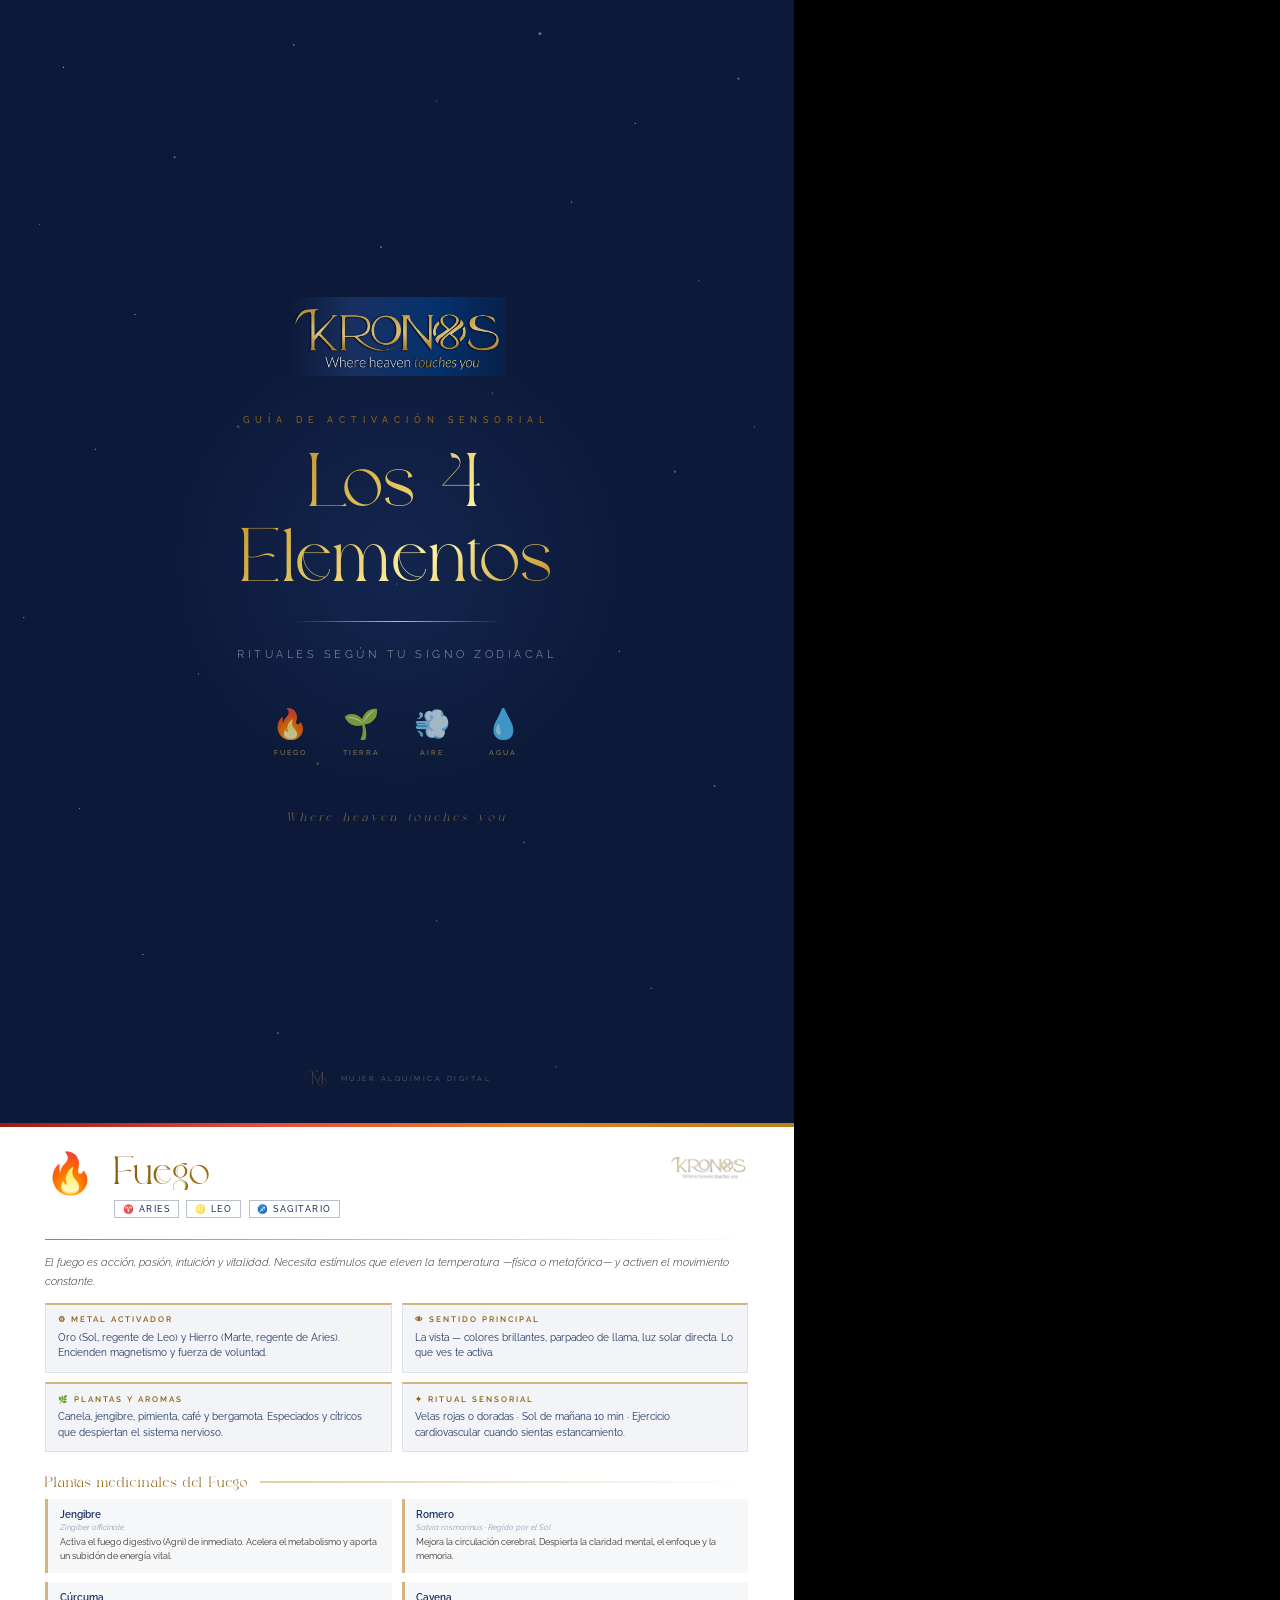
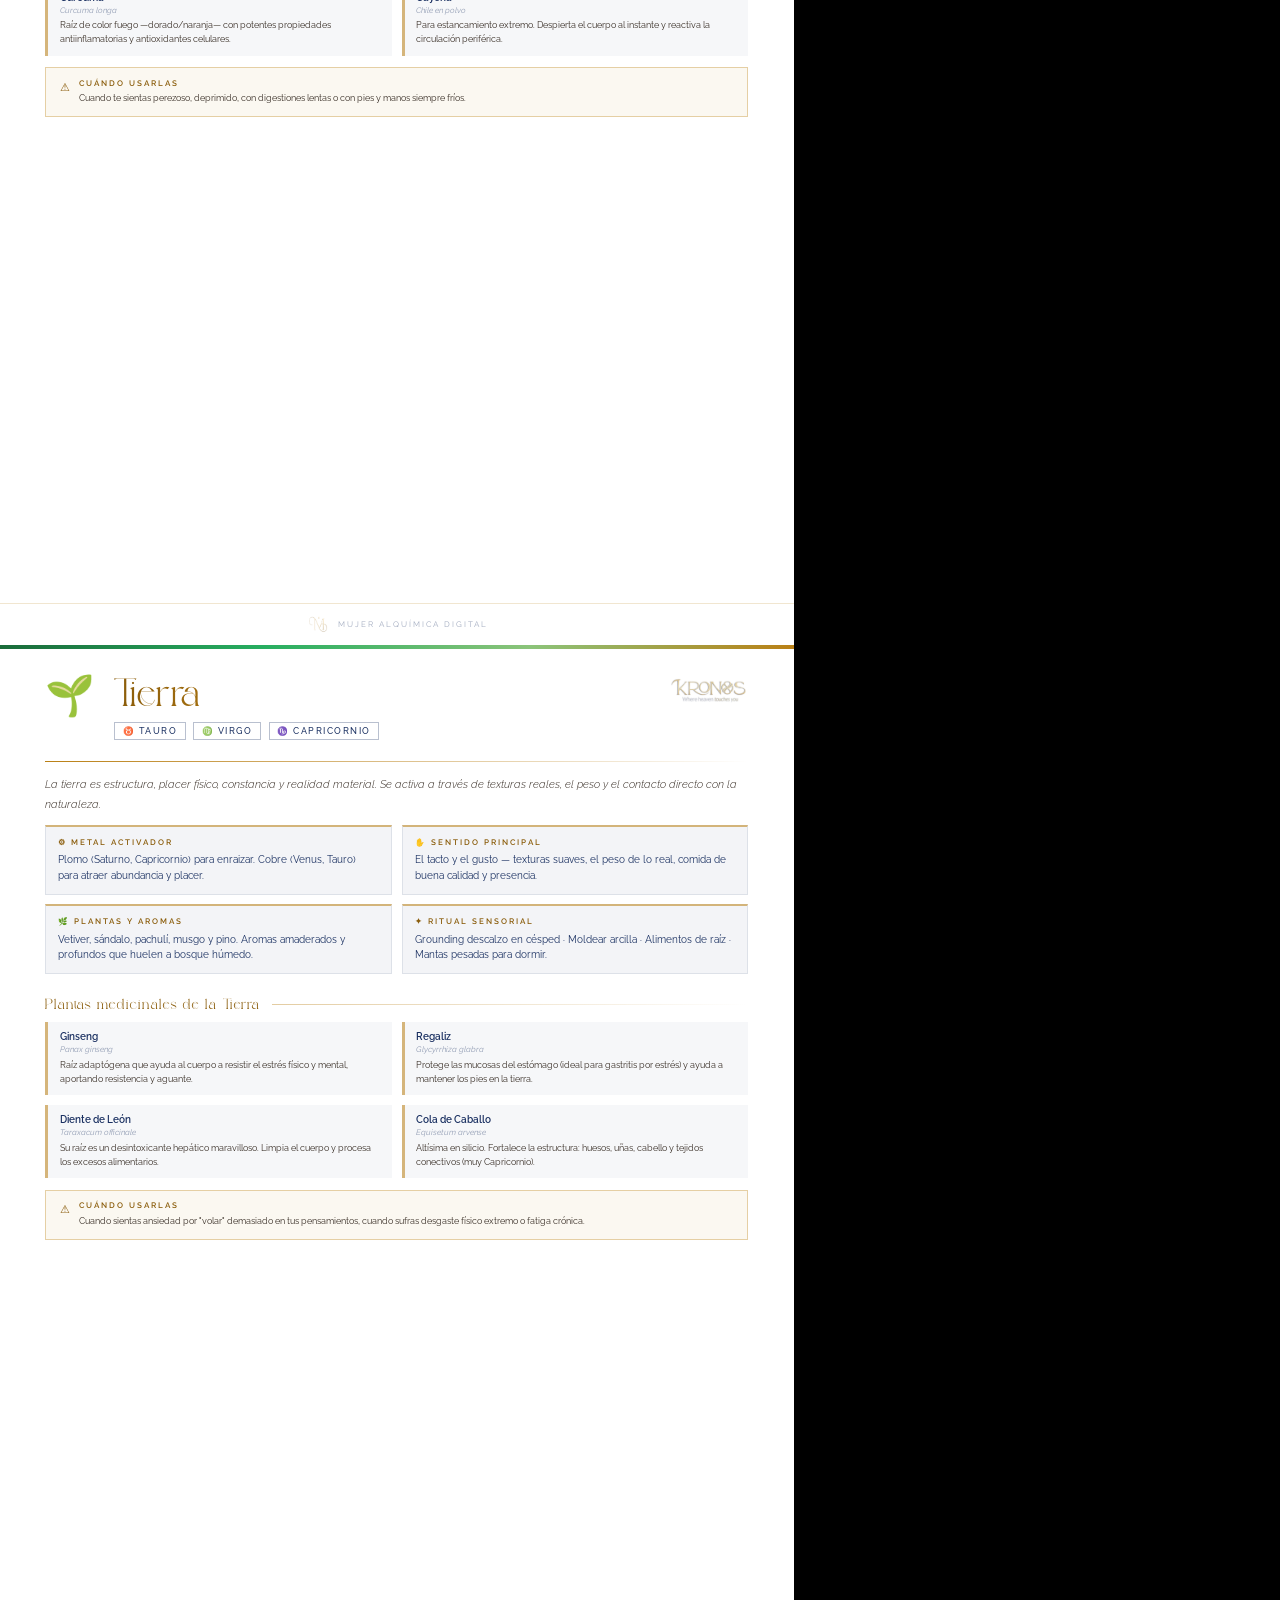
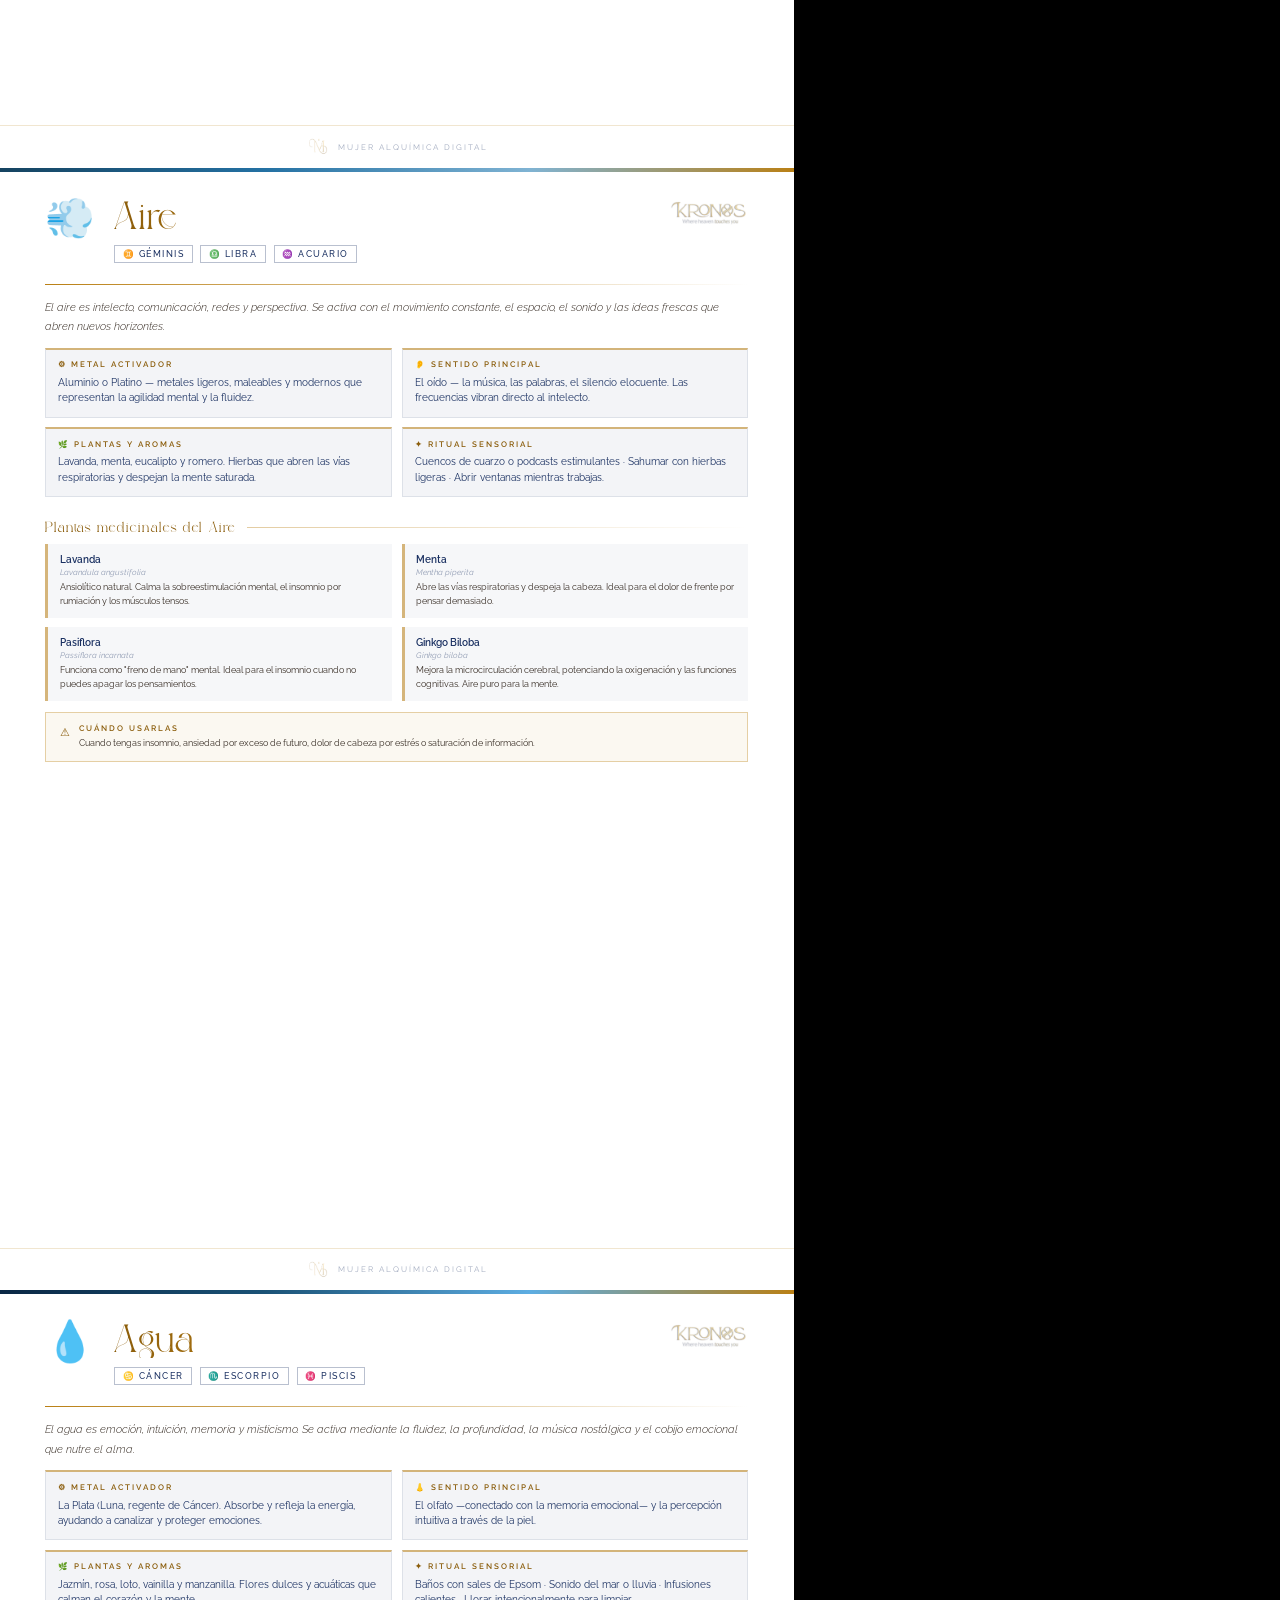
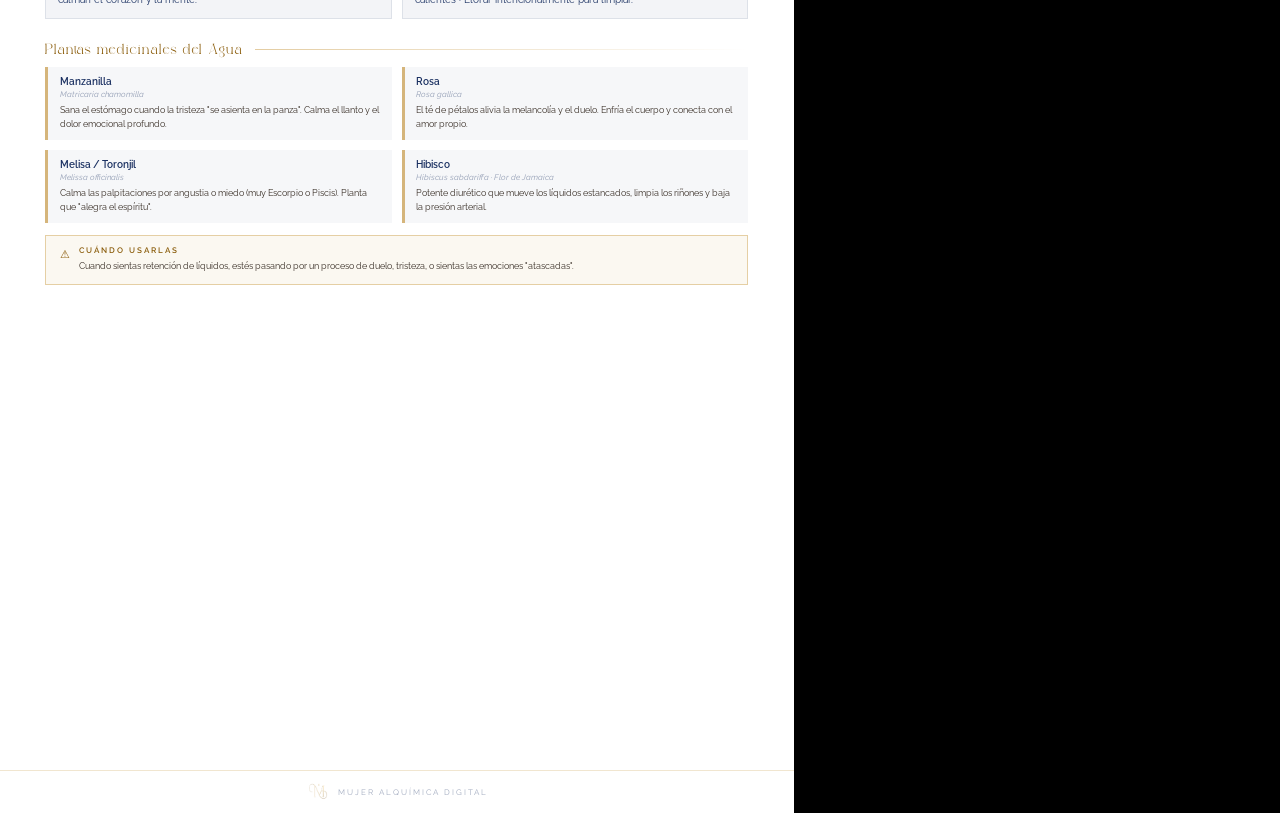
==== 4-elementos-mobile.html @ c5377bb2 "Agrega guía Los 4 Elementos" ====
<!DOCTYPE html>
<html lang="es">
<head>
<meta charset="UTF-8">
<title>Los 4 Elementos — KRONOS</title>
<link rel="preconnect" href="https://fonts.googleapis.com">
<link href="https://fonts.googleapis.com/css2?family=Raleway:ital,wght@0,300;0,400;0,500;0,600;1,300&display=swap" rel="stylesheet">
<style>
@font-face {
  font-family: 'Michelia';
  src: url('[data-uri]') format('opentype');
}

*, *::before, *::after { margin: 0; padding: 0; box-sizing: border-box; }

@page { size: A4 portrait; margin: 0; }

@media print {
  .cover-title {
    background: none !important;
    -webkit-background-clip: unset !important;
    -webkit-text-fill-color: #c9951e !important;
    background-clip: unset !important;
  }
  .el-name {
    background: none !important;
    -webkit-background-clip: unset !important;
    -webkit-text-fill-color: #ba8015 !important;
    background-clip: unset !important;
  }
}

body {
  font-family: 'Raleway', sans-serif;
  background: #000;
  -webkit-print-color-adjust: exact;
  print-color-adjust: exact;
}

/* ═══════════════════ COVER ═══════════════════ */
.cover {
  width: 210mm;
  height: 297mm;
  background: #0c1938;
  display: flex;
  flex-direction: column;
  align-items: center;
  justify-content: center;
  page-break-after: always;
  position: relative;
  overflow: hidden;
}

.stars {
  position: absolute;
  inset: 0;
  background-image:
    radial-gradient(1px 1px at 8% 6%, rgba(255,255,255,.75) 0%, transparent 100%),
    radial-gradient(1.5px 1.5px at 22% 14%, rgba(255,255,255,.5) 0%, transparent 100%),
    radial-gradient(1px 1px at 37% 4%, rgba(255,255,255,.85) 0%, transparent 100%),
    radial-gradient(1px 1px at 55% 9%, rgba(255,255,255,.4) 0%, transparent 100%),
    radial-gradient(2px 2px at 68% 3%, rgba(255,255,255,.6) 0%, transparent 100%),
    radial-gradient(1px 1px at 80% 11%, rgba(255,255,255,.7) 0%, transparent 100%),
    radial-gradient(1.5px 1.5px at 93% 7%, rgba(255,255,255,.5) 0%, transparent 100%),
    radial-gradient(1px 1px at 5% 20%, rgba(255,255,255,.4) 0%, transparent 100%),
    radial-gradient(1px 1px at 17% 28%, rgba(255,255,255,.65) 0%, transparent 100%),
    radial-gradient(1.5px 1.5px at 48% 22%, rgba(255,255,255,.5) 0%, transparent 100%),
    radial-gradient(1px 1px at 72% 18%, rgba(255,255,255,.7) 0%, transparent 100%),
    radial-gradient(1px 1px at 88% 25%, rgba(255,255,255,.4) 0%, transparent 100%),
    radial-gradient(1px 1px at 12% 40%, rgba(255,255,255,.55) 0%, transparent 100%),
    radial-gradient(2px 2px at 30% 38%, rgba(255,255,255,.3) 0%, transparent 100%),
    radial-gradient(1px 1px at 62% 35%, rgba(255,255,255,.6) 0%, transparent 100%),
    radial-gradient(1.5px 1.5px at 85% 42%, rgba(255,255,255,.5) 0%, transparent 100%),
    radial-gradient(1px 1px at 95% 38%, rgba(255,255,255,.4) 0%, transparent 100%),
    radial-gradient(1px 1px at 3% 55%, rgba(255,255,255,.6) 0%, transparent 100%),
    radial-gradient(1px 1px at 25% 60%, rgba(255,255,255,.45) 0%, transparent 100%),
    radial-gradient(1.5px 1.5px at 50% 52%, rgba(255,255,255,.35) 0%, transparent 100%),
    radial-gradient(1px 1px at 78% 58%, rgba(255,255,255,.55) 0%, transparent 100%),
    radial-gradient(1px 1px at 10% 72%, rgba(255,255,255,.5) 0%, transparent 100%),
    radial-gradient(2px 2px at 40% 68%, rgba(255,255,255,.3) 0%, transparent 100%),
    radial-gradient(1px 1px at 66% 75%, rgba(255,255,255,.6) 0%, transparent 100%),
    radial-gradient(1.5px 1.5px at 90% 70%, rgba(255,255,255,.4) 0%, transparent 100%),
    radial-gradient(1px 1px at 18% 85%, rgba(255,255,255,.65) 0%, transparent 100%),
    radial-gradient(1px 1px at 55% 82%, rgba(255,255,255,.45) 0%, transparent 100%),
    radial-gradient(1px 1px at 82% 88%, rgba(255,255,255,.55) 0%, transparent 100%),
    radial-gradient(1.5px 1.5px at 35% 92%, rgba(255,255,255,.4) 0%, transparent 100%),
    radial-gradient(1px 1px at 70% 95%, rgba(255,255,255,.5) 0%, transparent 100%);
}

.cover-radial {
  position: absolute;
  top: 50%;
  left: 50%;
  transform: translate(-50%, -50%);
  width: 130mm;
  height: 130mm;
  background: radial-gradient(ellipse, rgba(26,48,97,.55) 0%, transparent 70%);
}

.cover-content {
  position: relative;
  z-index: 2;
  text-align: center;
  padding: 0 18mm;
}

.cover-logo {
  width: 58mm;
  margin-bottom: 9mm;
  mix-blend-mode: screen;
}

.cover-eyebrow {
  font-family: 'Raleway', sans-serif;
  font-size: 7pt;
  letter-spacing: 6px;
  color: #ba8015;
  text-transform: uppercase;
  margin-bottom: 5mm;
  opacity: .75;
  font-weight: 500;
}

.cover-title {
  font-family: 'Michelia', serif;
  font-size: 54pt;
  line-height: 1.05;
  background: linear-gradient(135deg, #ba8015 0%, #dfbf58 40%, #fff2a3 65%, #bd891b 100%);
  -webkit-background-clip: text;
  -webkit-text-fill-color: transparent;
  background-clip: text;
  margin-bottom: 7mm;
  letter-spacing: 2px;
}

.cover-divider {
  width: 55mm;
  height: .5px;
  background: linear-gradient(90deg, transparent, #dfbf58, transparent);
  margin: 0 auto 7mm;
}

.cover-subtitle {
  font-size: 8pt;
  color: #f5f0ea;
  letter-spacing: 3.5px;
  text-transform: uppercase;
  opacity: .6;
  margin-bottom: 12mm;
  font-weight: 300;
}

.cover-icons {
  display: flex;
  justify-content: center;
  gap: 9mm;
  margin-bottom: 14mm;
}

.cover-icon-wrap {
  display: flex;
  flex-direction: column;
  align-items: center;
  gap: 2mm;
}

.cover-el-icon { font-size: 22pt; opacity: .75; }

.cover-el-label {
  font-size: 5.5pt;
  letter-spacing: 2px;
  text-transform: uppercase;
  color: #dfbf58;
  opacity: .6;
  font-weight: 500;
}

.cover-tagline {
  font-family: 'Michelia', serif;
  font-size: 8.5pt;
  color: #dfbf58;
  letter-spacing: 4px;
  font-style: italic;
  opacity: .55;
}

.cover-footer {
  position: absolute;
  bottom: 9mm;
  left: 0;
  right: 0;
  display: flex;
  align-items: center;
  justify-content: center;
  gap: 3mm;
  z-index: 2;
}

.mad-credit-icon { width: 7.2mm; opacity: .4; }

.mad-credit-text {
  font-size: 5.5pt;
  color: #f5f0ea;
  opacity: .35;
  letter-spacing: 2.5px;
  text-transform: uppercase;
  font-weight: 400;
}

/* ═══════════════════ ELEMENT PAGES ═══════════════════ */
.el-page {
  width: 210mm;
  height: 297mm;
  background: #ffffff;
  page-break-after: always;
  display: flex;
  flex-direction: column;
  position: relative;
  overflow: hidden;
}

/* Subtle warm texture on light pages */
.el-bg-stars { display: none; }

/* Accent bar - overridden per element */
.accent-bar {
  width: 100%;
  height: 4px;
  flex-shrink: 0;
}
.fuego .accent-bar  { background: linear-gradient(90deg, #9b1a1a, #e74c3c, #e67e22, #ba8015); }
.tierra .accent-bar { background: linear-gradient(90deg, #1a6b3a, #27ae60, #8bc47a, #ba8015); }
.aire .accent-bar   { background: linear-gradient(90deg, #154360, #2471a3, #7fb3d3, #ba8015); }
.agua .accent-bar   { background: linear-gradient(90deg, #0a2744, #1a5276, #5dade2, #ba8015); }

/* Header */
.el-header {
  padding: 7mm 12mm 5.5mm;
  display: flex;
  align-items: flex-start;
  gap: 5mm;
  position: relative;
  z-index: 1;
  flex-shrink: 0;
}

.el-emoji { font-size: 30pt; line-height: 1; }

.el-header-text { flex: 1; }

.el-name {
  font-family: 'Michelia', serif;
  font-size: 28pt;
  line-height: 1;
  background: linear-gradient(90deg, #8a5c0a, #ba8015, #d4993a, #8a5c0a);
  -webkit-background-clip: text;
  -webkit-text-fill-color: transparent;
  background-clip: text;
  margin-bottom: 2.5mm;
  letter-spacing: 1px;
}

.el-signs { display: flex; gap: 2mm; flex-wrap: wrap; }

.sign-badge {
  font-size: 6.5pt;
  letter-spacing: 1.5px;
  text-transform: uppercase;
  color: #1a3061;
  border: .3mm solid rgba(26,48,97,.3);
  padding: .8mm 2mm;
  font-weight: 500;
}

.el-logo-corner {
  width: 21mm;
  mix-blend-mode: multiply;
  opacity: .55;
  flex-shrink: 0;
}

/* Separator */
.gold-sep {
  width: calc(100% - 24mm);
  margin: 0 12mm;
  height: .3mm;
  background: linear-gradient(90deg, #ba8015, rgba(186,128,21,.3) 70%, transparent);
  flex-shrink: 0;
}

/* Intro */
.el-intro {
  padding: 3.5mm 12mm 3mm;
  font-size: 8.5pt;
  line-height: 1.7;
  color: #3a3028;
  font-weight: 300;
  font-style: italic;
  position: relative;
  z-index: 1;
  flex-shrink: 0;
}

/* Properties grid */
.el-props {
  display: grid;
  grid-template-columns: 1fr 1fr;
  gap: 2.5mm;
  padding: 0 12mm 3mm;
  position: relative;
  z-index: 1;
  flex-shrink: 0;
}

.prop-card {
  background: rgba(26,48,97,.05);
  border: .3mm solid rgba(26,48,97,.1);
  border-top: .7mm solid rgba(186,128,21,.55);
  padding: 2.8mm 3.2mm;
}

.prop-label {
  font-size: 5.8pt;
  letter-spacing: 2px;
  text-transform: uppercase;
  color: #8a5c0a;
  font-weight: 600;
  margin-bottom: 1.5mm;
}

.prop-value {
  font-size: 7.5pt;
  color: #1a3061;
  line-height: 1.55;
  font-weight: 400;
}

/* Section divider */
.section-sep {
  padding: 2.5mm 12mm 2mm;
  display: flex;
  align-items: center;
  gap: 3mm;
  position: relative;
  z-index: 1;
  flex-shrink: 0;
}

.section-sep-title {
  font-family: 'Michelia', serif;
  font-size: 10.5pt;
  color: #8a5c0a;
  white-space: nowrap;
  letter-spacing: 1px;
}

.section-sep-line {
  flex: 1;
  height: .3mm;
  background: linear-gradient(90deg, rgba(186,128,21,.4), transparent);
}

/* Plants grid */
.plants-grid {
  display: grid;
  grid-template-columns: 1fr 1fr;
  gap: 2.5mm;
  padding: 0 12mm 3mm;
  position: relative;
  z-index: 1;
  flex-shrink: 0;
}

.plant-card {
  background: rgba(26,48,97,.04);
  border-left: .9mm solid rgba(186,128,21,.55);
  padding: 2.5mm 3mm;
}

.plant-name { font-size: 7.5pt; font-weight: 600; color: #1a3061; margin-bottom: .8mm; }
.plant-latin { font-size: 5.8pt; color: rgba(26,48,97,.45); font-style: italic; margin-bottom: 1mm; }
.plant-desc { font-size: 7pt; color: #3a3028; line-height: 1.5; font-weight: 400; }

/* Warning */
.warning-box {
  margin: 0 12mm 3mm;
  background: rgba(186,128,21,.06);
  border: .3mm solid rgba(186,128,21,.35);
  padding: 2.8mm 3.5mm;
  display: flex;
  align-items: flex-start;
  gap: 2.5mm;
  position: relative;
  z-index: 1;
  flex-shrink: 0;
}

.warning-symbol { font-size: 8pt; line-height: 1.5; flex-shrink: 0; color: #8a5c0a; }
.warning-label { font-size: 5.8pt; letter-spacing: 2px; text-transform: uppercase; color: #8a5c0a; font-weight: 600; margin-bottom: 1mm; }
.warning-text { font-size: 7pt; color: #3a3028; line-height: 1.5; font-weight: 400; }

/* Footer */
.el-footer {
  margin-top: auto;
  padding: 3mm 12mm;
  display: flex;
  align-items: center;
  justify-content: center;
  border-top: .3mm solid rgba(186,128,21,.2);
  position: relative;
  z-index: 1;
  flex-shrink: 0;
}

.footer-mad { display: flex; align-items: center; gap: 2mm; }
.footer-mad-icon { width: 6.5mm; opacity: .5; }
.footer-mad-txt { font-size: 6pt; color: rgba(26,48,97,.4); letter-spacing: 2px; text-transform: uppercase; }

</style>
</head>
<body>

<!-- ═══════════════════ PORTADA ═══════════════════ -->
<div class="cover">
  <div class="stars"></div>
  <div class="cover-radial"></div>

  <div class="cover-content">
    <img src="[data-uri]" class="cover-logo" alt="KRONOS">
    <div class="cover-eyebrow">Guía de Activación Sensorial</div>
    <div class="cover-title">Los 4<br>Elementos</div>
    <div class="cover-divider"></div>
    <div class="cover-subtitle">Rituales según tu signo zodiacal</div>

    <div class="cover-icons">
      <div class="cover-icon-wrap">
        <span class="cover-el-icon">🔥</span>
        <span class="cover-el-label">Fuego</span>
      </div>
      <div class="cover-icon-wrap">
        <span class="cover-el-icon">🌱</span>
        <span class="cover-el-label">Tierra</span>
      </div>
      <div class="cover-icon-wrap">
        <span class="cover-el-icon">💨</span>
        <span class="cover-el-label">Aire</span>
      </div>
      <div class="cover-icon-wrap">
        <span class="cover-el-icon">💧</span>
        <span class="cover-el-label">Agua</span>
      </div>
    </div>

    <div class="cover-tagline">Where heaven touches you</div>
  </div>

  <div class="cover-footer">
    <img src="[data-uri]" class="mad-credit-icon" alt="MAD">
    <span class="mad-credit-text">Mujer Alquímica Digital</span>
  </div>
</div>

<!-- ═══════════════════ FUEGO ═══════════════════ -->
<div class="el-page fuego">
  <div class="el-bg-stars"></div>
  <div class="accent-bar"></div>

  <div class="el-header">
    <span class="el-emoji">🔥</span>
    <div class="el-header-text">
      <div class="el-name">Fuego</div>
      <div class="el-signs">
        <span class="sign-badge">♈ Aries</span>
        <span class="sign-badge">♌ Leo</span>
        <span class="sign-badge">♐ Sagitario</span>
      </div>
    </div>
    <img src="[data-uri]" class="el-logo-corner" alt="KRONOS">
  </div>

  <div class="gold-sep"></div>

  <p class="el-intro">El fuego es acción, pasión, intuición y vitalidad. Necesita estímulos que eleven la temperatura —física o metafórica— y activen el movimiento constante.</p>

  <div class="el-props">
    <div class="prop-card">
      <div class="prop-label">⚙ Metal activador</div>
      <div class="prop-value">Oro (Sol, regente de Leo) y Hierro (Marte, regente de Aries). Encienden magnetismo y fuerza de voluntad.</div>
    </div>
    <div class="prop-card">
      <div class="prop-label">👁 Sentido principal</div>
      <div class="prop-value">La vista — colores brillantes, parpadeo de llama, luz solar directa. Lo que ves te activa.</div>
    </div>
    <div class="prop-card">
      <div class="prop-label">🌿 Plantas y aromas</div>
      <div class="prop-value">Canela, jengibre, pimienta, café y bergamota. Especiados y cítricos que despiertan el sistema nervioso.</div>
    </div>
    <div class="prop-card">
      <div class="prop-label">✦ Ritual sensorial</div>
      <div class="prop-value">Velas rojas o doradas · Sol de mañana 10 min · Ejercicio cardiovascular cuando sientas estancamiento.</div>
    </div>
  </div>

  <div class="section-sep">
    <span class="section-sep-title">Plantas medicinales del Fuego</span>
    <div class="section-sep-line"></div>
  </div>

  <div class="plants-grid">
    <div class="plant-card">
      <div class="plant-name">Jengibre</div>
      <div class="plant-latin">Zingiber officinale</div>
      <div class="plant-desc">Activa el fuego digestivo (Agni) de inmediato. Acelera el metabolismo y aporta un subidón de energía vital.</div>
    </div>
    <div class="plant-card">
      <div class="plant-name">Romero</div>
      <div class="plant-latin">Salvia rosmarinus · Regido por el Sol</div>
      <div class="plant-desc">Mejora la circulación cerebral. Despierta la claridad mental, el enfoque y la memoria.</div>
    </div>
    <div class="plant-card">
      <div class="plant-name">Cúrcuma</div>
      <div class="plant-latin">Curcuma longa</div>
      <div class="plant-desc">Raíz de color fuego —dorado/naranja— con potentes propiedades antiinflamatorias y antioxidantes celulares.</div>
    </div>
    <div class="plant-card">
      <div class="plant-name">Cayena</div>
      <div class="plant-latin">Chile en polvo</div>
      <div class="plant-desc">Para estancamiento extremo. Despierta el cuerpo al instante y reactiva la circulación periférica.</div>
    </div>
  </div>

  <div class="warning-box">
    <span class="warning-symbol">⚠</span>
    <div>
      <div class="warning-label">Cuándo usarlas</div>
      <div class="warning-text">Cuando te sientas perezoso, deprimido, con digestiones lentas o con pies y manos siempre fríos.</div>
    </div>
  </div>

  <div class="el-footer">
    <div class="footer-mad">
      <img src="[data-uri]" class="footer-mad-icon" alt="MAD">
      <span class="footer-mad-txt">Mujer Alquímica Digital</span>
    </div>
  </div>
</div>

<!-- ═══════════════════ TIERRA ═══════════════════ -->
<div class="el-page tierra">
  <div class="el-bg-stars"></div>
  <div class="accent-bar"></div>

  <div class="el-header">
    <span class="el-emoji">🌱</span>
    <div class="el-header-text">
      <div class="el-name">Tierra</div>
      <div class="el-signs">
        <span class="sign-badge">♉ Tauro</span>
        <span class="sign-badge">♍ Virgo</span>
        <span class="sign-badge">♑ Capricornio</span>
      </div>
    </div>
    <img src="[data-uri]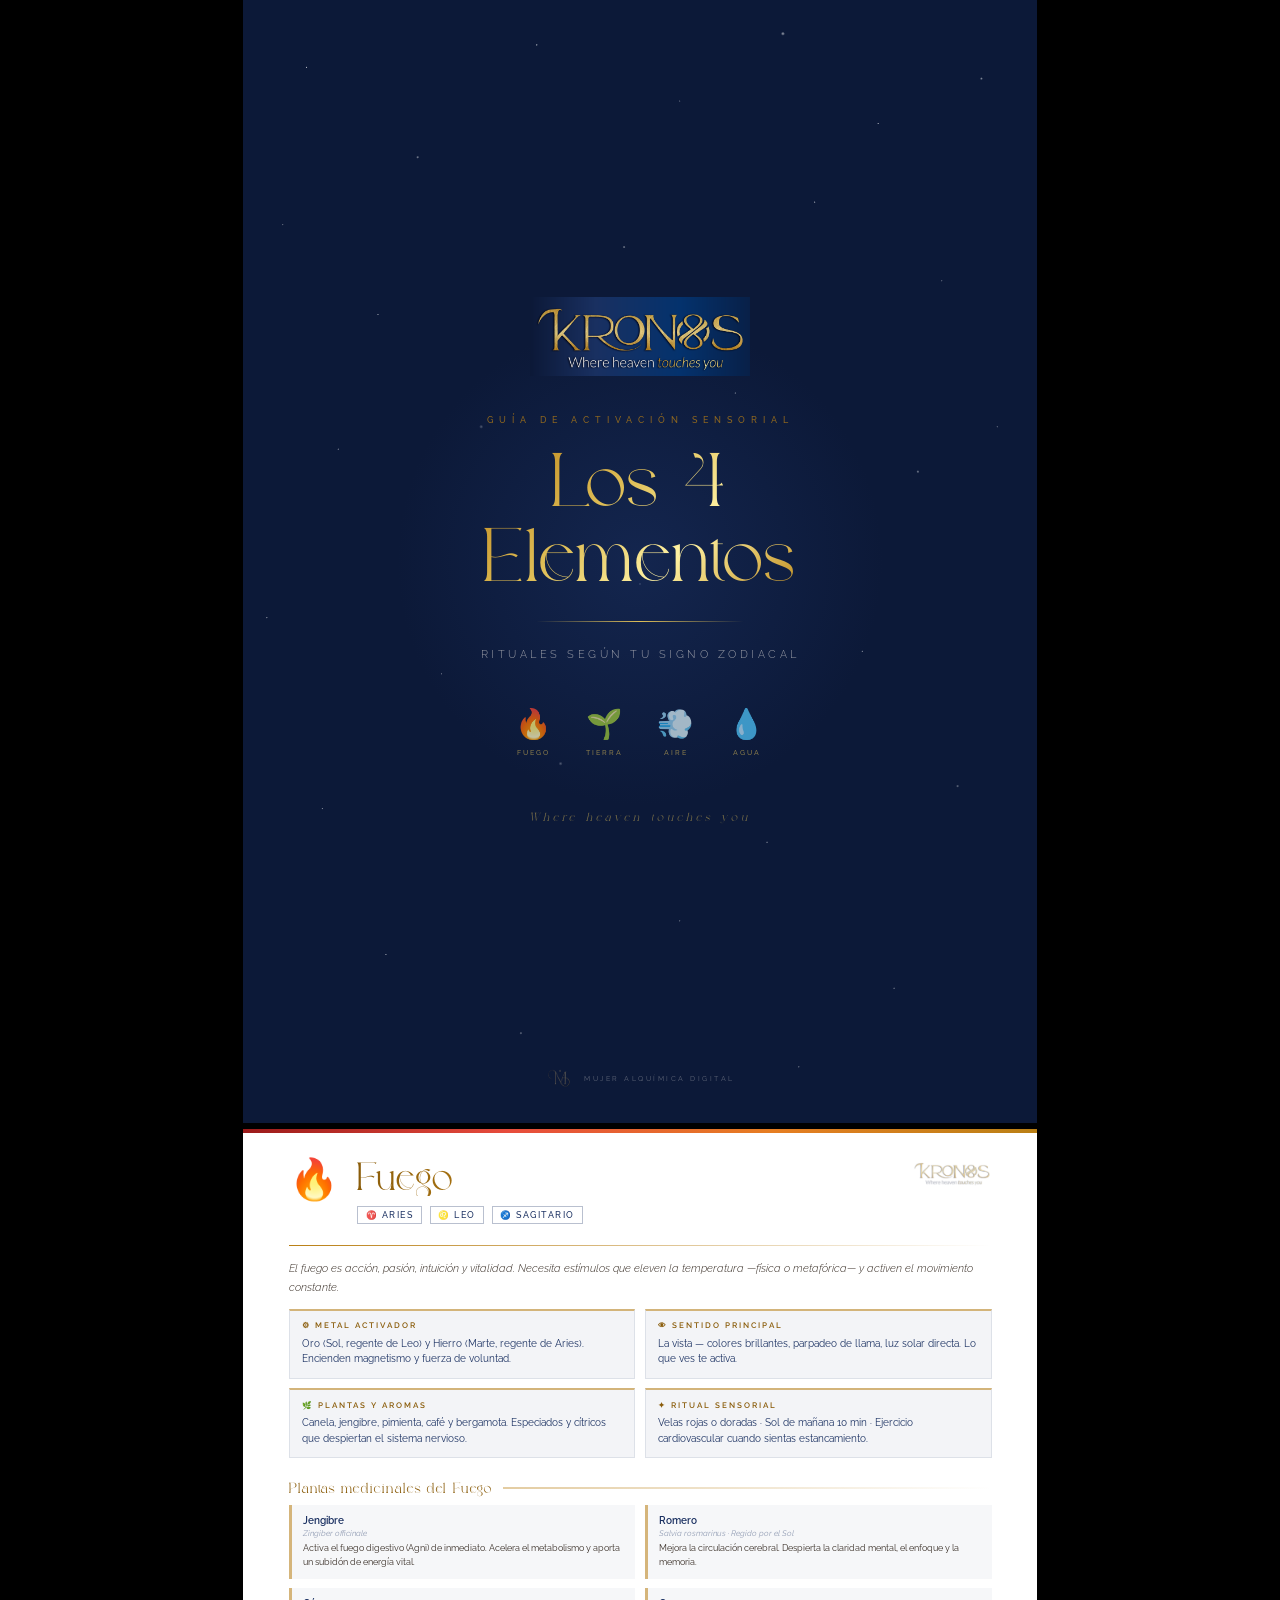
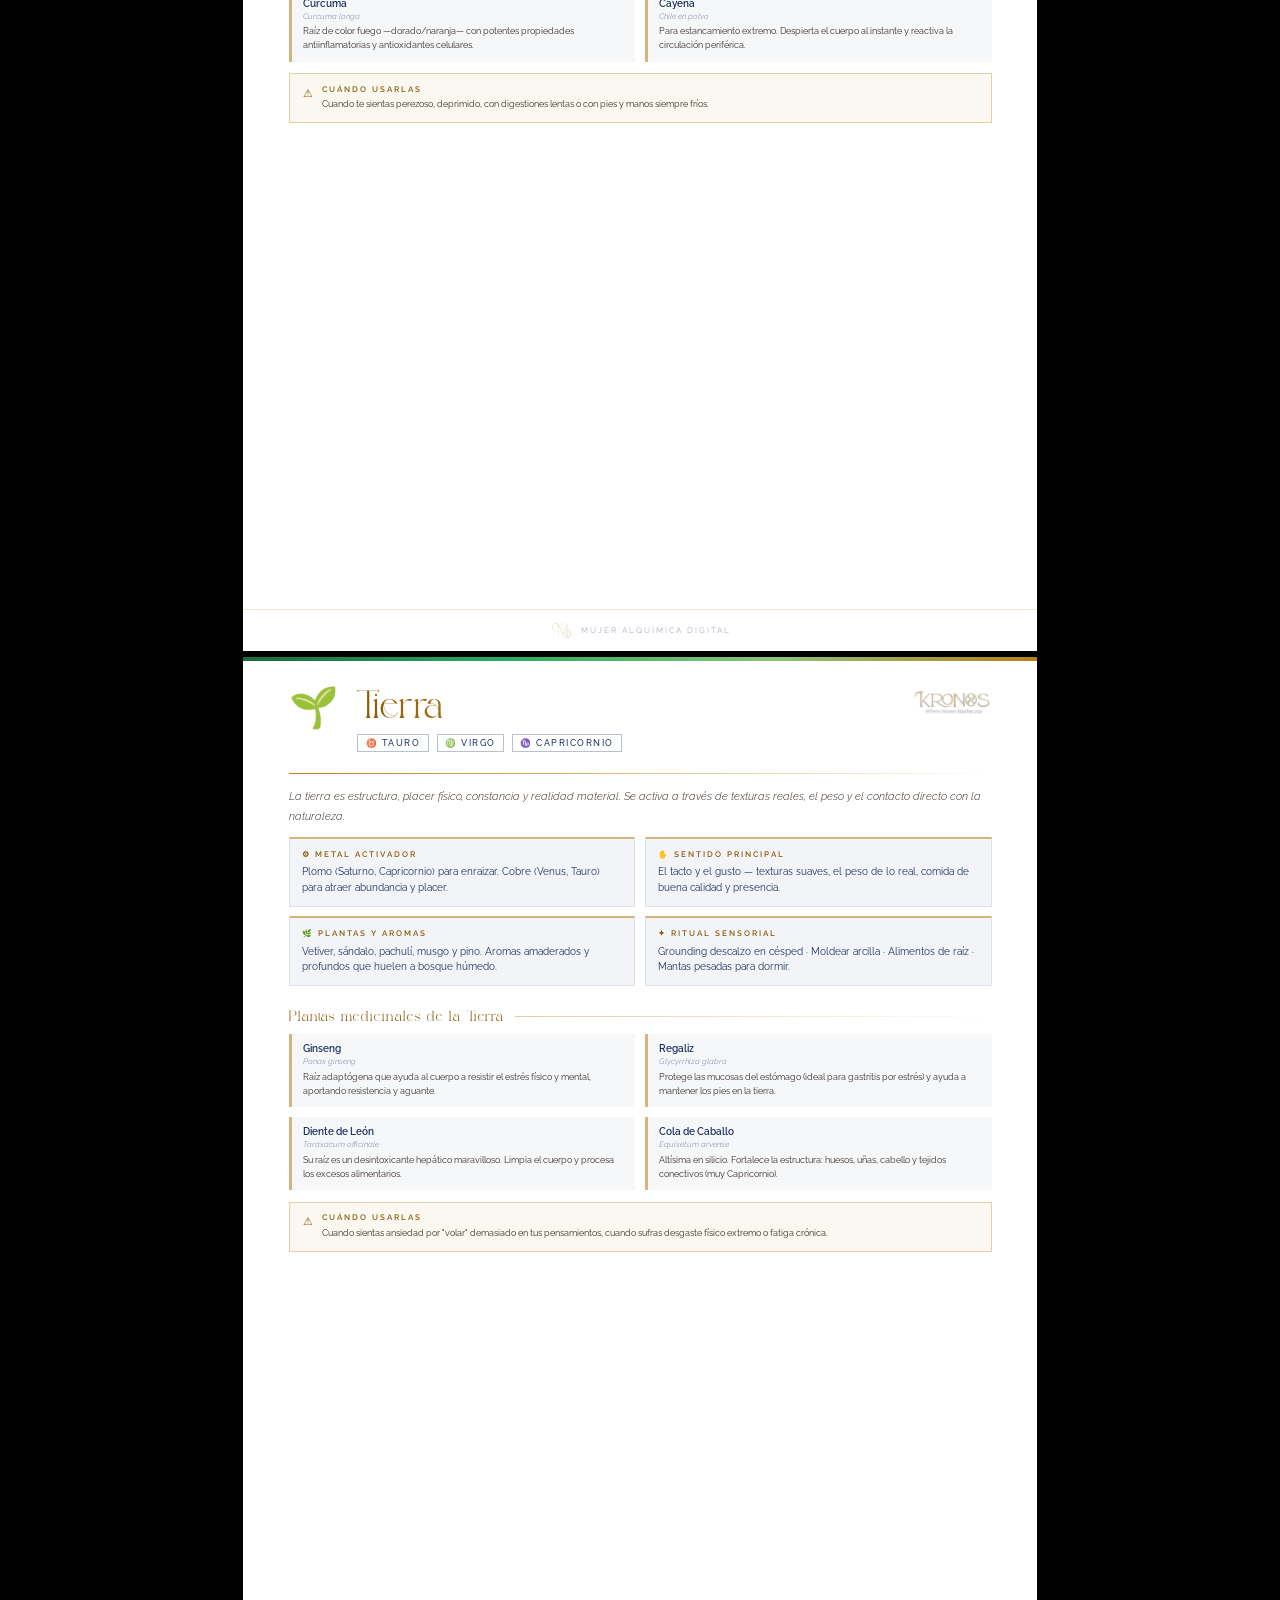
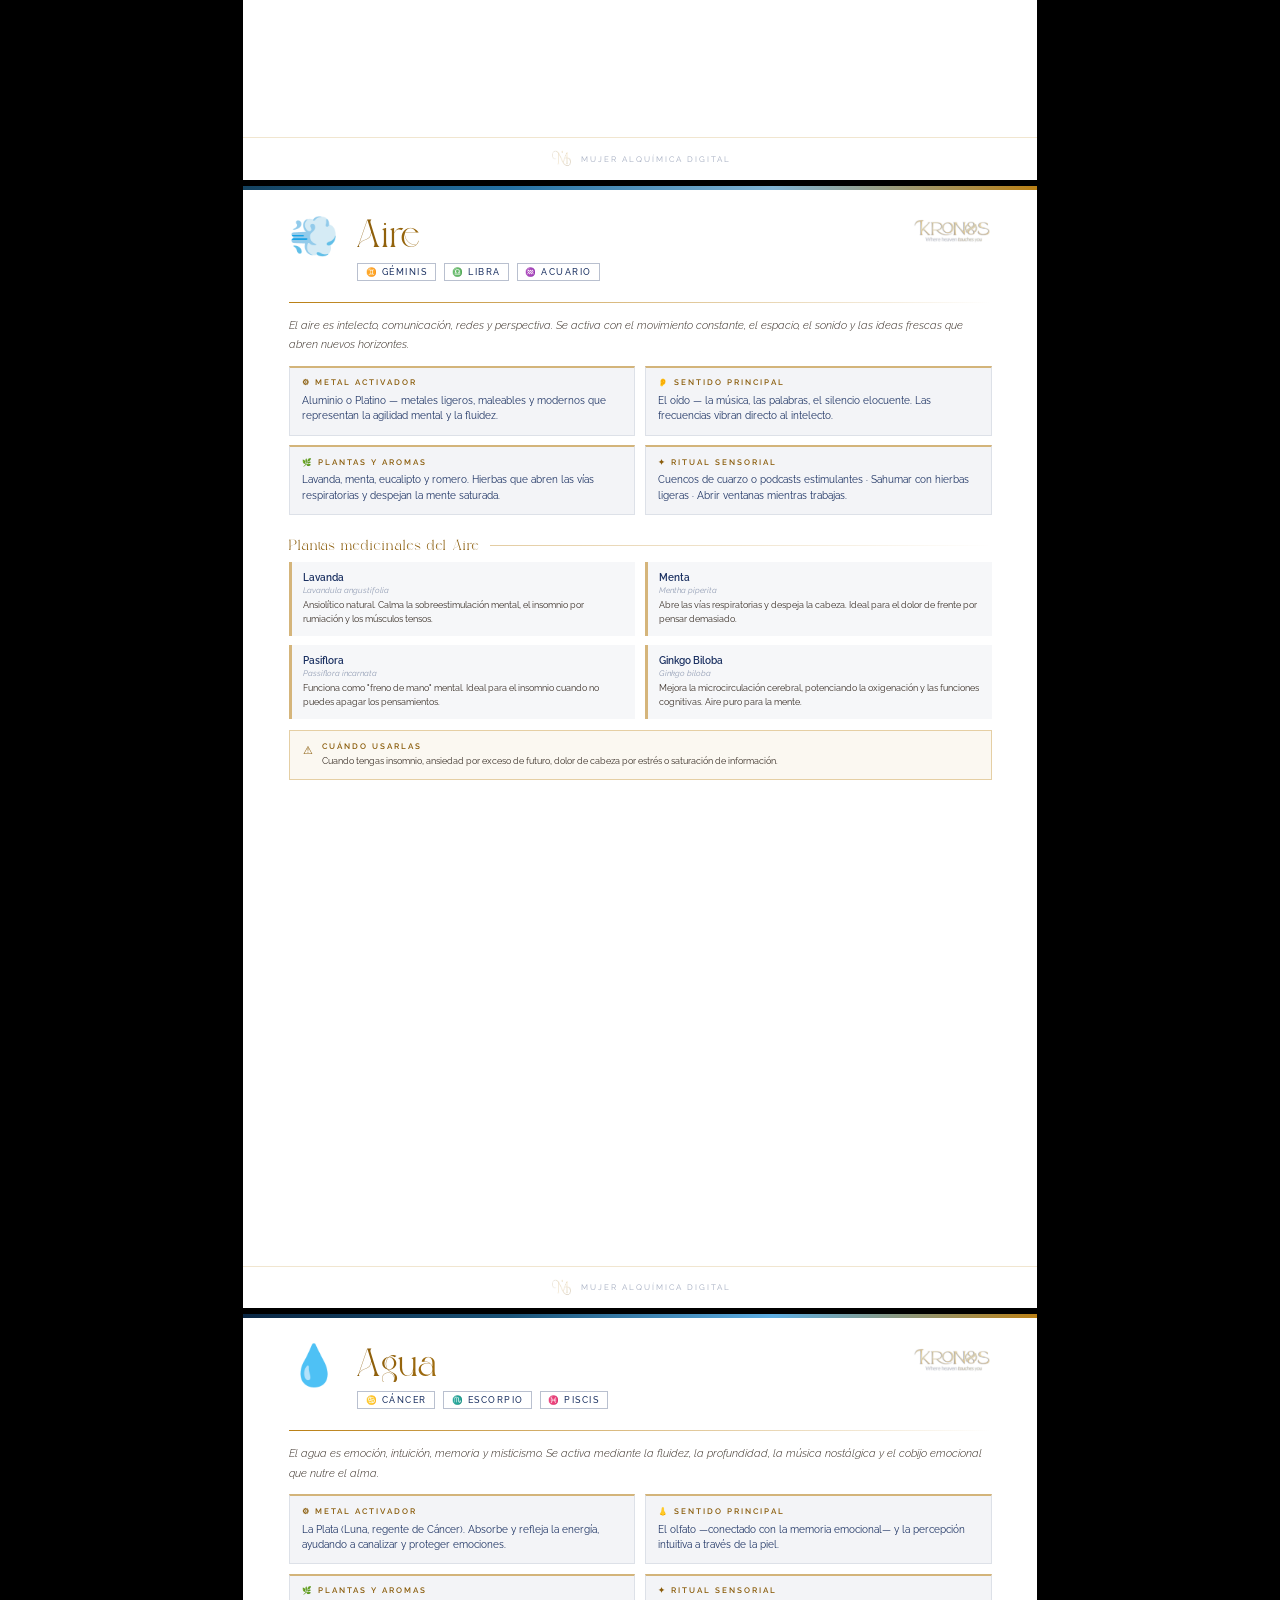
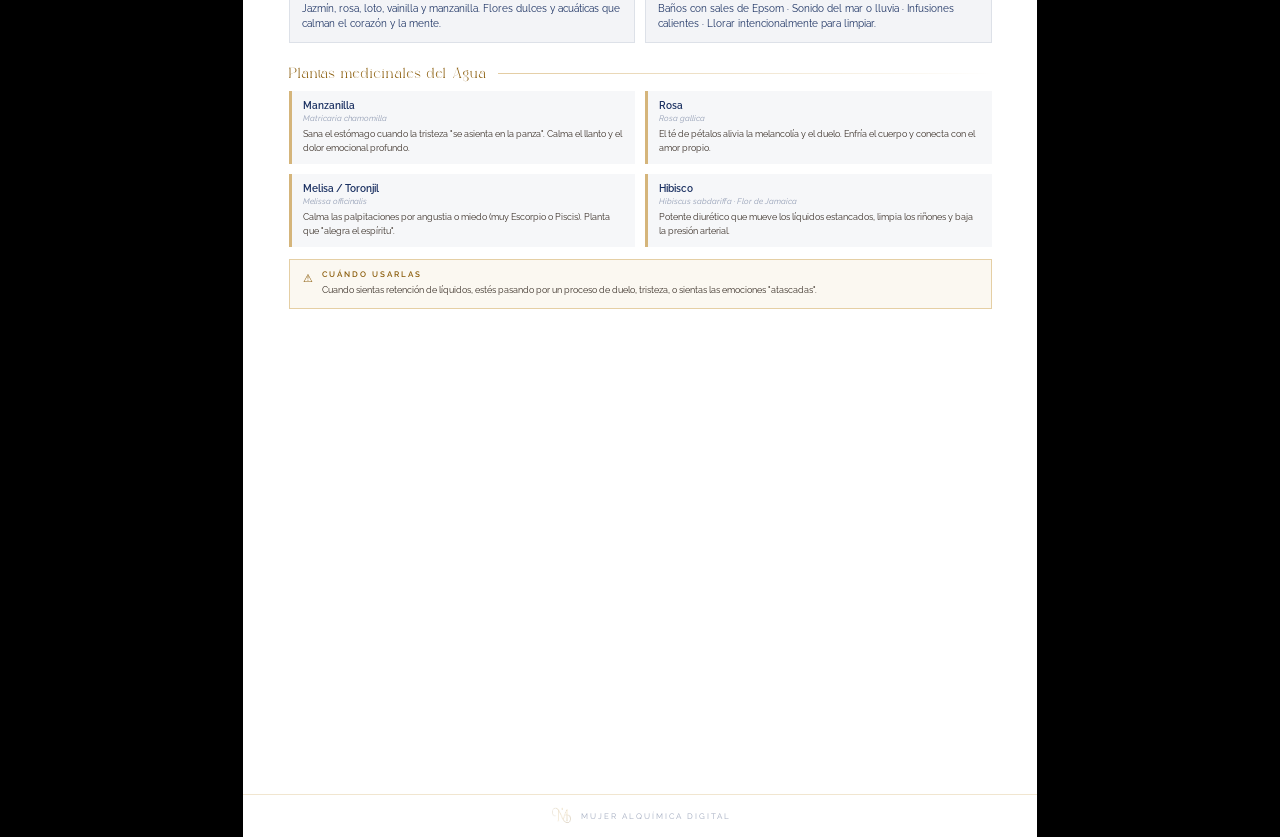
